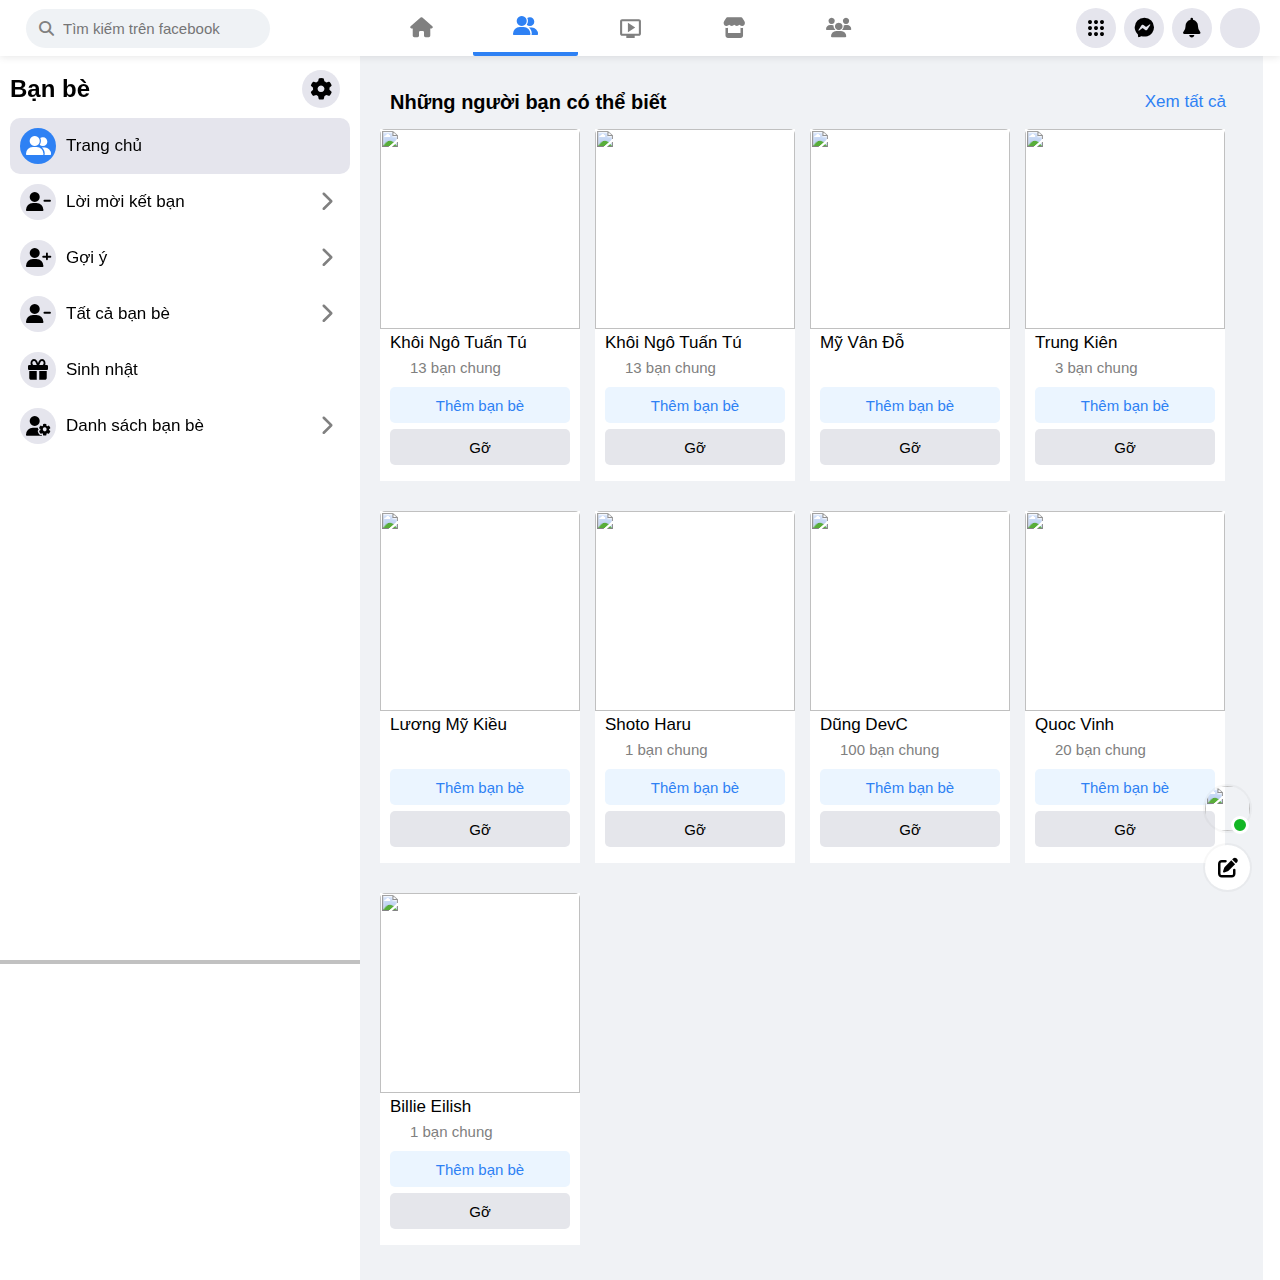
==== friend-page.html @ da33feb2 "Add files via upload" ====
<!DOCTYPE html>
<html lang="en">
<head>
    <meta charset="UTF-8">
    <meta name="viewport" content="width=device-width, initial-scale=1.0">
    <title>Bạn bè | Facebook</title>
    <link rel="shortcut icon" href="/img/2023_Facebook_icon.svg" type="image/x-icon">
    <link rel="stylesheet" href="/css/style-friend-page.css">
    <link rel="stylesheet" href="https://cdnjs.cloudflare.com/ajax/libs/font-awesome/5.14.0/css/all.css"/>
    <link rel="stylesheet" href="https://cdnjs.cloudflare.com/ajax/libs/font-awesome/6.6.0/css/all.min.css">
    
    <link rel="stylesheet" href="https://fonts.googleapis.com/css2?family=Material+Symbols+Outlined:opsz,wght,FILL,GRAD@20..48,100..700,0..1,-50..200" />
</head>
<body>
    <div class="header-wrap">
        <div class="header-left">
            <a href="index.html"><img src="/img/2023_Facebook_icon.svg" alt=""></a>
            <div class="header-search">
                <i class="fa-solid fa-magnifying-glass"></i>
                <input type="text" placeholder="Tìm kiếm trên facebook">
            </div>
        </div>
        <div class="header-mid">
            <a  class="header-mid-option" href="index.html"><i class="fas fa-home"></i><div class="sub-title s-home"><p>Trang chủ</p></div></a>
            <a id="active" class="header-mid-option" href="friend-page.html"><i class="fa-solid fa-user-group"></i><div class="sub-title s-friend"><p>Bạn bè</p></div></a>
            <a class="header-mid-option" href="#"><i id="size22" class="tv-icon material-symbols-outlined">live_tv</i><div class="sub-title s-video"><p>Video</p></div></a>
            <a class="header-mid-option" href="#"><i class="store-icon fa-solid fa-store"></i><div class="sub-title s-market"><p>Marketplace</p></div></a>
            <a class="header-mid-option" href="#"><i class="group-icon fas fa-users"></i><div class="sub-title s-group"><p>Nhóm</p></div></a>
        </div>
        <div class="header-right">
            <a class="icon-backround" href="#"><i class="material-symbols-outlined">apps</i><div class="sub-title"><p>Menu</p></div></a>
            <a class="icon-backround" href="#"><i class="fab fa-facebook-messenger"></i><div class="sub-title"><p>Messenger</p></div></a>
            <!--  -->
            
            <a class="icon-backround" href="#"><i class="fas fa-bell"></i><div class="sub-title"><p>Thông báo</p></div></a>
            <a class="icon-backround" href="#" onclick="openCard()">
                <img class="user-avt" src="/img/avata.jpg" alt="" >
                <div class="sub-title"><p>Tài khoản</p></div>
            </a>
            <!-- <img class="user-avt" src="/img/avata.jpg" alt="" onclick="openCard()"> -->
            
            <!-- DROP MENU -->
                <div class="card-menu-wrap" id="cardWrap">
                    <div class="card-menu">
                        <div class="profile-menu">
                            <div class="profile">
                                <img src="/img/avata.jpg" alt="" class="user-avt">
                            <span>Pham Khoa</span>
                            </div>
                            <hr>
                            <p>Xem trang cá nhân</p>
                        </div>
                        <div class="menu-item">
                            <div class="backround-color"><img src="/img/settings.png" alt=""></div>
                            <span>Cài đặt & quyền riêng tư</span>
                            <img src="/img/next.png" alt="" class="right">
                        </div>
                        <div class="menu-item">
                            <div class="backround-color"><img src="/img/question.png" alt=""></div>
                            <span>Trợ giúp & hỗ trợ</span>
                            <img src="/img/next.png" alt="" class="right">
                        </div>
                        <div class="menu-item">
                            <div class="backround-color"><img src="/img/night.png" alt=""></div>
                            <span>Màn hình & trợ năng</span>
                            <img src="/img/next.png" alt="" class="right">
                        </div>
                        <div class="menu-item">
                            <div class="backround-color"><img src="/img/bubble-chat.png" alt=""></div>
                            <span>Đóng góp ý kiến</span>
                        </div>
                        <div class="menu-item">
                            <div class="backround-color"><img src="/img/log-out.png" alt=""></div>
                            <span>Đăng xuất</span>
                        </div>
                        <div class="footer-infor">
                            <span class="text">Quyền riêng tư</span>
                            <span class="dot"><i class="fa-solid fa-circle"></i></span>
                            <span class="text">Điều khoản</span>
                            <span class="dot"><i class="fa-solid fa-circle"></i></span>
                            <span class="text">Quảng cáo</span>
                            <span class="dot"><i class="fa-solid fa-circle"></i></span>
                            <span class="text">Lựa chọn quảng cáo</span>
                            <span class="dot"><i class="fa-solid fa-circle"></i></span>
                            <span class="text">Cookie</span>
                            <span class="dot"><i class="fa-solid fa-circle"></i></span>
                            <span class="seemore">Xem Thêm</span>
                            <span class="dot"><i class="fa-solid fa-circle"></i></span>
                            <span class="copyright">Meta &copy; 2024</span>
                        </div>
                    </div>
                </div>
        </div>
    </div>
    
    <div class="container">
        <div class="left-sidebar">
            <div class="title">
                <h2>Bạn bè</h2>
                <a href="" class="icon-backround"><i class="fa-solid fa-gear"></i></a>
            </div>
            <div class="list">
                <div id="home" class="menu-content">
                    <div  class="icon-backround"><i class="fa-solid fa-user-group"></i></div>
                    <span>Trang chủ</span>
                </div>
                <a href="" class="menu-content">
                    <div class="icon-backround"><i class="fa-solid fa-user-minus"></i></div>
                    <span>Lời mời kết bạn</span>
                    <i id="right-icon" class="fa-solid fa-chevron-right"></i>
                </a>
                <a href="" class="menu-content">
                    <div class="icon-backround"><i class="fa-solid fa-user-plus"></i></div>
                    <span>Gợi ý</span>
                    <i id="right-icon" class="fa-solid fa-chevron-right"></i>
                </a>
                <a href="" class="menu-content">
                    <div class="icon-backround"><i class="fa-solid fa-user-minus"></i></div>
                    <span>Tất cả bạn bè</span>
                    <i id="right-icon" class="fa-solid fa-chevron-right"></i>
                </a>
                <a href="" class="menu-content">
                    <div class="icon-backround"><i class="fa-solid fa-gift"></i></div>
                    <span>Sinh nhật</span>
                </a>
                <a href="" class="menu-content">
                    <div class="icon-backround"><i class="fa-solid fa-user-gear"></i></div>
                    <span>Danh sách bạn bè</span>
                    <i id="right-icon" class="fa-solid fa-chevron-right"></i>
                </a>
            </div>
        </div>
        <div class="main-content">
            <div class="title">
                <h3>Những người bạn có thể biết</h3>
                <a href="#">Xem tất cả</a>
            </div>

            <div class="people-wrap">

                <div href="#" class="people">
                    <a href="#" class="people-img"><img src="/img/fr3.jpg" alt=""></a>
                    <div class="people-info">
                        <a href="#" class="people-name"><p>Khôi Ngô Tuấn Tú</p></a>
                        <div class="people-friend">
                            <a href="#"><img src="/img/avata.jpg" alt=""></a>
                            <a href="#"><p>13 bạn chung</p></a>
                        </div>
                        <a href="#" class="add-button"><p>Thêm bạn bè</p></a>
                        <a href="#" class="remove-button"><p>Gỡ</p></a>
                    </div>
                </div>
                <div href="#" class="people">
                    <a href="#" class="people-img"><img src="/img/fr3.jpg" alt=""></a>
                    <div class="people-info">
                        <a href="#" class="people-name"><p>Khôi Ngô Tuấn Tú</p></a>
                        <div class="people-friend">
                            <a href="#"><img src="/img/avata.jpg" alt=""></a>
                            <a href="#"><p>13 bạn chung</p></a>
                        </div>
                        <a href="#" class="add-button"><p>Thêm bạn bè</p></a>
                        <a href="#" class="remove-button"><p>Gỡ</p></a>
                    </div>
                </div>

                <div href="#" class="people">
                    <a href="#" class="people-img"><img src="/img/fr9.jpg" alt=""></a>
                    <div class="people-info">
                        <a href="#" class="people-name"><p>Mỹ Vân Đỗ</p></a>
                        <div class="people-friend">
                            <!-- <a href="#"><img src="/img/avata.jpg" alt=""></a>
                            <a href="#"><p>1 bạn chung</p></a> -->
                        </div>
                        <a href="#" class="add-button"><p>Thêm bạn bè</p></a>
                        <a href="#" class="remove-button"><p>Gỡ</p></a>
                    </div>
                </div>
                
                <div href="#" class="people">
                    <a href="#" class="people-img"><img src="/img/fr1.jpg" alt=""></a>
                    <div class="people-info">
                        <a href="#" class="people-name"><p>Trung Kiên</p></a>
                        <div class="people-friend">
                            <a href="#"><img src="/img/avatarluan.jpg" alt=""></a>
                            <a href="#"><p>3 bạn chung</p></a>
                        </div>
                        <a href="#" class="add-button"><p>Thêm bạn bè</p></a>
                        <a href="#" class="remove-button"><p>Gỡ</p></a>
                    </div>
                </div>
                
                <div href="#" class="people">
                    <a href="#" class="people-img"><img src="/img/fr10.jpg" alt=""></a>
                    <div class="people-info">
                        <a href="#" class="people-name"><p>Lương Mỹ Kiều</p></a>
                        <div class="people-friend">
                        
                        </div>
                        <a href="#" class="add-button"><p>Thêm bạn bè</p></a>
                        <a href="#" class="remove-button"><p>Gỡ</p></a>
                    </div>
                </div>
                
                <div href="#" class="people">
                    <a href="#" class="people-img"><img src="/img/fr5.jpg" alt=""></a>
                    <div class="people-info">
                        <a href="#" class="people-name"><p>Shoto Haru</p></a>
                        <div class="people-friend">
                            <a href="#"><img src="/img/avatarkhoi.jpg" alt=""></a>
                            <a href="#"><p>1 bạn chung</p></a>
                        </div>
                        <a href="#" class="add-button"><p>Thêm bạn bè</p></a>
                        <a href="#" class="remove-button"><p>Gỡ</p></a>
                    </div>
                </div>
                
                <div href="#" class="people">
                    <a href="#" class="people-img"><img src="/img/fr6.jpg" alt=""></a>
                    <div class="people-info">
                        <a href="#" class="people-name"><p>Dũng DevC</p></a>
                        <div class="people-friend">
                            <a href="#"><img src="/img/tiendat.jpg" alt=""></a>
                            <a href="#"><p>100 bạn chung</p></a>
                        </div>
                        <a href="#" class="add-button"><p>Thêm bạn bè</p></a>
                        <a href="#" class="remove-button"><p>Gỡ</p></a>
                    </div>
                </div>
                
                <div href="#" class="people">
                    <a href="#" class="people-img"><img src="/img/fr7.jpg" alt=""></a>
                    <div class="people-info">
                        <a href="#" class="people-name"><p>Quoc Vinh</p></a>
                        <div class="people-friend">
                            <a href="#"><img src="/img/khoidai.jpg" alt=""></a>
                            <a href="#"><p>20 bạn chung</p></a>
                        </div>
                        <a href="#" class="add-button"><p>Thêm bạn bè</p></a>
                        <a href="#" class="remove-button"><p>Gỡ</p></a>
                    </div>
                </div>
                
                <div href="#" class="people">
                    <a href="#" class="people-img"><img src="/img/fr8.jpg" alt=""></a>
                    <div class="people-info">
                        <a href="#" class="people-name"><p>Billie Eilish</p></a>
                        <div class="people-friend">
                            <a href="#"><img src="/img/ez.jpg" alt=""></a>
                            <a href="#"><p>1 bạn chung</p></a>
                        </div>
                        <a href="#" class="add-button"><p>Thêm bạn bè</p></a>
                        <a href="#" class="remove-button"><p>Gỡ</p></a>
                    </div>
                </div>
                </div>
            </div>
        </div>

        <div class="chat-bubble-wrap">
            <div class="chat-bubble">
                <a href="#">
                    <div class="write-box">
                        <i class="fa-solid fa-pen-to-square"></i>
                    </div>
                </a>
            </div>
            <div class="chat-bubble">
                <a href="#">
                    <div class="online">
                        <img src="/img/avata.jpg" alt="">
                    </div>
                </a>
            </div>
            
        </div>
    </div>
    <script src="/js/index.js"></script>
</body>
</html>
---- css/style-friend-page.css ----
*{
    margin: 0;
    font-family: 'Segoe UI', Tahoma, Geneva, Verdana, sans-serif;
}
a{
    text-decoration: none;
    color: black;
}


.header-wrap{
    width: 100%;
    height: 56px;
    display: flex;
    justify-content: space-between;
    align-items: center;
    /* padding: 15px 20px; */
    position: fixed;
    top: 0;
    background-color: white;
    z-index: 100;
    box-shadow: 0 1px 8px rgba(0,0,0, 0.1);
}

.header-left{
    width: 320px;
    display: flex;
    align-items: center;
    /* justify-content: space-evenly; */
}

.header-left img {
    width: 40px;
    padding: 11px 10px 7px 16px;
}
.header-search{
    width: 70%;
    display: flex;
    align-items: center;
    background-color: #eff2f5;
    padding: 10px;
    border-radius: 200px;
    font-size: 15px;
}
.header-search input{
    border: none;
    outline: 0;
    background-color: transparent;
    padding-left: 5px;
    font-size: 15px;
}
.header-search i {
    font-size: 15px;
    color: gray;
    margin-left: 3px;
    margin-right: 4px;
}
.header-mid{
    display: flex;
    flex: 1;
    justify-content: center;
    height: 100%;

}
.header-mid-option{
    display: flex;
    align-items: center;
    padding: 12px 40px;
    position: relative;
}
.header-mid-option:hover{
    background-color: #eff2f5;
    border-radius: 10px;
}
.header-mid-option i{
    font-size:20px ;
    color: gray;
}
#size22{
    font-size: 25px;
}
#active{
    border-bottom:4px solid #2e81f4;
    border-bottom-left-radius: 2px;
    border-bottom-right-radius:2px ;
}
#active i{
    color: #2e81f4;
}
.header-right{
    width: 210px;
    display: flex;
    align-items: center;
    justify-content: flex-end;
    margin-right: 20px;
    margin-left: 110px;
}
.avt{
    margin-right: 10px;
}
.user-avt{
    width: 40px;
    border-radius: 50%;
    cursor: pointer;

}
.header-right .icon-backround{
    display: flex;
    align-items: center;
    justify-content: center;
    width: 40px;
    height: 40px;
    border-radius: 50%;
    background-color: #e5e5ed;
    margin-left: 8px;
    position: relative;
}
.header-right .icon-backround{
    font-size: 20px;
}
.header-right .icon-backround:hover{
    background-color: #b9b7b777;
}
/*  SUB-TITLE ***********************************************************************************/
.sub-title{
    position: absolute;
    background-color: rgba(52, 52, 52, 0.85);
    top: 130%;
    font-size: 13px;
    color: white;
    width: max-content;
    box-sizing: border-box;
    padding: 7px;
    border-radius: 10px;
    display: none;
    transition:all 10s ease-in-out;
}
.header-mid-option .sub-title{
    top: 110%;
    right: 15px;
}
.header-mid-option .s-home{
    top: 116%;
}
.s-friend{
    left: 25px;
}
.s-video{
    left: 30px;
}
.header-mid-option .s-market{
    right: 9px;
}
.header-mid-option .s-group{
    right: 28px;
}
.header-right .icon-backround:hover .sub-title, .header-mid-option:hover .sub-title{
    display: flex;
}
#active .sub-title{
    top: 116%;
}
/* DROP MENU *********************************************************************************************************/
.card-menu-wrap{
    position: absolute;
    top: 100%;
    right: 20px;   
    max-height: 0px;
    overflow: hidden;
    transition: max-height 1ms;
    border-radius: 7px;
    box-shadow: 2px 0 5px rgba(0, 0, 0, 0.3);


}
.open-menu{
    max-height: 450px;
}
.card-menu-wrap img{
    padding: 0;
}
.card-menu{
    width: 340px;
    height: 440px;
    background-color: #fff ;
    padding: 7px 5px;
    box-shadow: 0px 0 5px rgba(0, 0, 0, 0.3);


}
.profile-menu{
    margin: 5px;
    padding:5px 5px;
    border-radius: 10px;
    box-shadow: 0px 0px 5px rgba(0, 0, 0, 0.15);
}
.profile-menu .profile span{
    font-size: 17px;
    font-weight: 500;
    margin-left: 10px;
}
.profile-menu p{
    color: #1d79f0;
    font-weight: 500;
    font-size: 15px;
    padding:10px 10px;
}
.profile{
    display: flex;
    align-items: center;
    padding:10px 10px 15px 10px;

}
.profile:hover, .profile-menu p:hover{
    cursor: pointer;
    background-color: #eff2f5;
    border-radius:10px;
}
.menu-item{
    display: flex;
    align-items: center;
    padding: 10px 0;
    cursor: pointer;
}
.menu-item:hover{
    background-color: #eff2f5;
    border-radius: 7px;
}
.menu-item img {
    width: 20px;
}
.menu-item span{
    flex: 1;
}

.menu-item  .backround-color{
    width: 35px;
    height: 35px;
    border-radius: 50%;
    background-color: #e5e5ed;
    display: flex;
    justify-content: center;
    align-items: center;
    margin:0 10px;
}
.menu-item .right{
    position: relative;
    right: 10px;
}
/* Left***************************************************************************** */
.container{
}
.left-sidebar{
    width: 360px;
    height: 100vh;
    position: fixed;
    top: 60px;
    /* background-color: #2e81f4; */
    box-shadow: 0 2px 0 2px rgba(0, 0, 0, 0.244);
}
.title{
    display: flex;
    align-items: center;
    justify-content: space-between;
    padding: 10px;
}
.title .icon-backround{
    width: 38px;
    height: 38px;
    margin-right: 10px;
}
.title .icon-backround i{
    font-size: 22px;
}
.list{
}
.menu-content{
    display: flex;
    /* justify-content: space-between; */
    align-items: center;
    padding: 10px 10px;
    margin:0 10px;
}
.menu-content:hover{
    background-color: #e5e5ed;
    border-radius: 10px;
}
.icon-backround{
    display: flex;
    align-items: center;
    justify-content: center;
    width: 36px;
    height: 36px;
    border-radius: 50%;
    background-color: #e5e5ed;
}
.menu-content .icon-backround img{
    width: 36px;
    border-radius: 50%;
}
.menu-content .icon-backround i{
    font-size: 20px;
}
.menu-content span{
    flex:1;
    margin-left: 10px;
    font-weight: 500;
    font-size: 17px;
}
#home .icon-backround{
    background-color: #2e81f4;
}
#home i{color: white;}
#home{
    background-color: #e5e5ed;
    border-radius: 10px;
}
#right-icon{ 
    font-size: 20px;
    margin-right: 7px;
    color: gray;
}

.main-content {
    position: relative;
    top: 55px;
    left: 360px;
    width: 863px;
    height: 100%;
    background-color: #f0f2f5;
    padding: 20px;
}
.title h3{
    font-size: 20px;
}
.main-content .title a{
    font-size: 17px;
    color: #2e81f4;
    padding: 7px;
}
.main-content .title a:hover{
    background-color: #e5e5ed;
}
.people-wrap{
    width: 100%;
    box-sizing: border-box;
    display: flex;
    /* justify-content: space-around; */
    flex-wrap: wrap;
    gap: 15px;
}
.people{
    width: 200px;
    margin-bottom: 15px;
    background-color: #ffffff;
    
}
.people-img img{
    width: 200px;
    height: 200px;
    border-radius: 5px 5px 0 0;
}
.people-info{
    padding: 10px;
    padding-top: 0;
}
.people-name, .people-friend, .add-button, .remove-button{margin: 6px 0;}
.people-name p{
    font-size: 17px;
    font-weight: 500;
}
.people-name p:hover{
    text-decoration: underline;
}
.people-friend{
    display: flex;
    align-items: center;
    height: 16px;
    margin-bottom: 12px;
}
.people-friend p{
    font-size: 15px;
    color: gray;
    margin-left: 5px;
}
.people-friend img{
    width: 15px;
    height: 15px;
    border-radius: 50%;
    position: relative;
    top: 1px;
}

.add-button,.remove-button{
    display: flex;
    justify-content: center;
    align-items: center;
    height: 36px;
    background-color: #ebf5ff;
    border-radius: 5px;
    /* margin-top: 10px; */
    font-size: 15px;
    color: #2e81f4;
    font-weight: 500;
}
.remove-button{
    background-color: #e5e6eb;
    color: black;
}
.add-button:hover{
    background-color: #dce8f3;
}
.remove-button:hover{
    background-color: #d2d3d7;
}

/* chat bubble *****************************************************************/
.chat-bubble-wrap{
    position: fixed;
    right: 0;
    bottom: 0;
    margin-right: 20px;
    display: flex;
    flex-direction: column-reverse;
}

.write-box {
    /* position: relative; */
    width: 45px;
    height: 45px;
    border-radius: 50%;
    background-color: white;
    margin: 10px;
    display: flex;
    justify-content: center;
    align-items: center;
    box-shadow: 0px 0px 0 2px #7b71710f;
}
.chat-bubble .write-box i{
    font-size:20px;
}
.chat-bubble .online{
    margin: 0 10px;
}
.chat-bubble .online img{
    width: 45px;
    height: 45px;
    border-radius: 50%;
    padding: 0;
    box-shadow: 0px 0px 0 2px #7b71710f;
}
.online {
    position: relative;
}
.chat-bubble .online::after {
    content: "";
    width: 12px;
    height: 12px;
    background-color: rgb(19 182 36);
    position: absolute;
    bottom: 1px;
    right: 1px;
    border-width: 3px;
    border-style: solid;
    border-color: rgb(255, 255, 255);
    border-image: initial;
    border-radius: 50%;
}
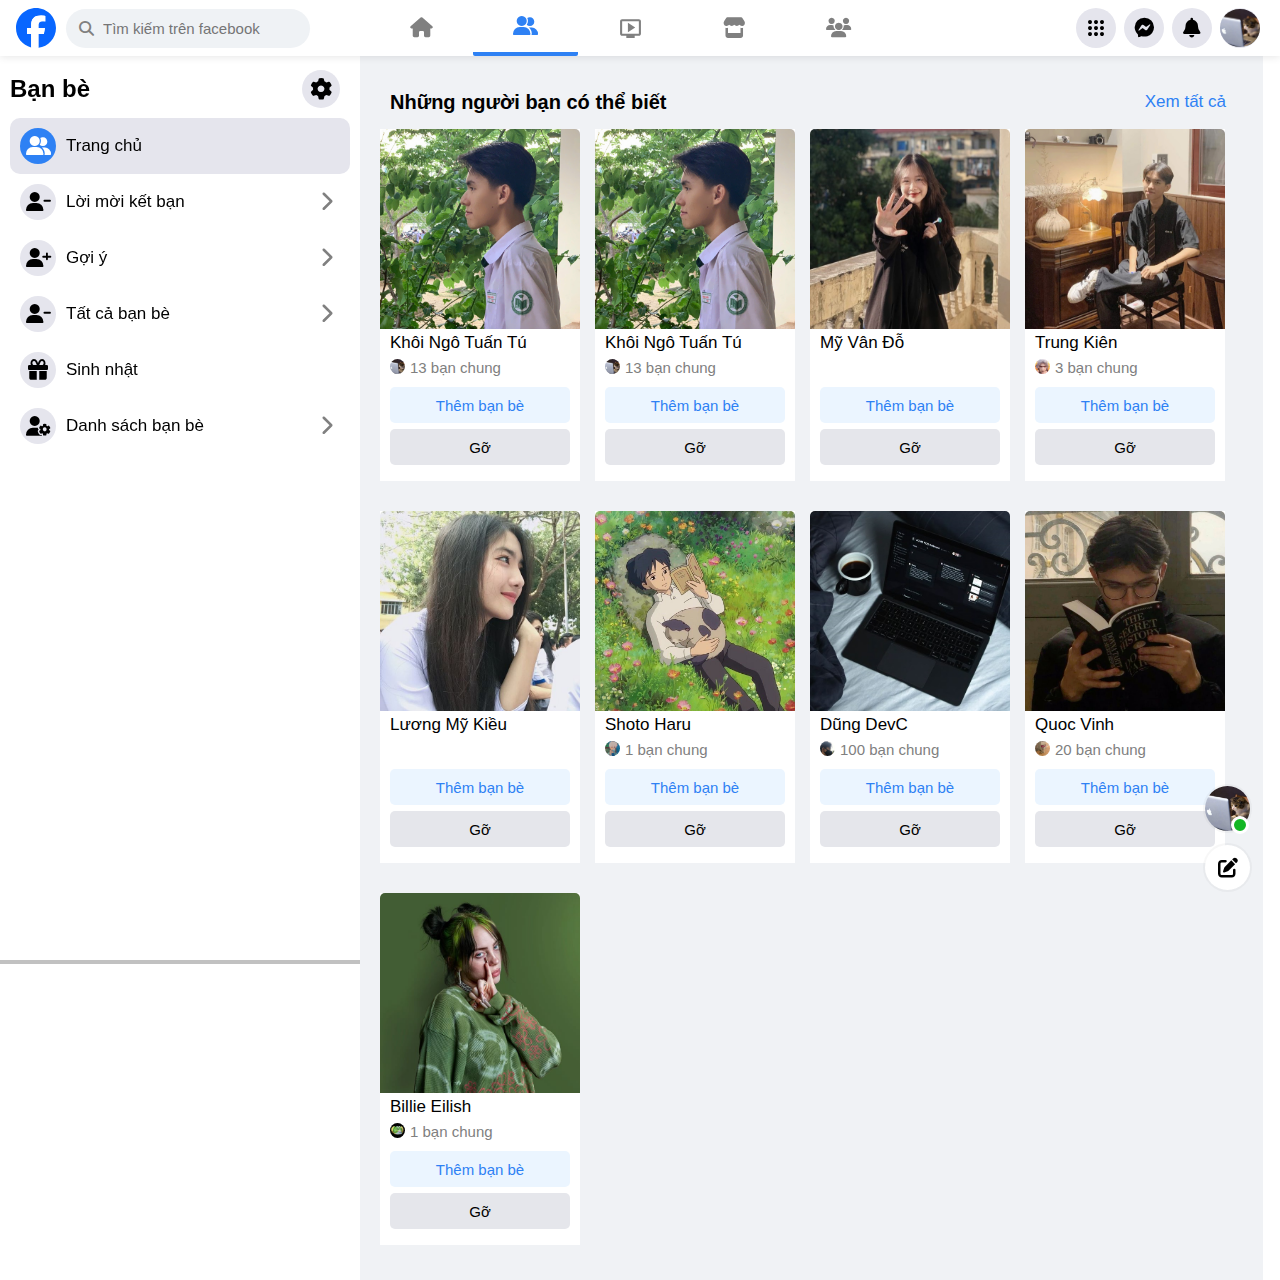
==== commit 32bbefad: "them anh" ====
--- a/friend-page.html
+++ b/friend-page.html
@@ -1,98 +1,135 @@
 <!DOCTYPE html>
 <html lang="en">
+
 <head>
     <meta charset="UTF-8">
     <meta name="viewport" content="width=device-width, initial-scale=1.0">
     <title>Bạn bè | Facebook</title>
-    <link rel="shortcut icon" href="/img/2023_Facebook_icon.svg" type="image/x-icon">
-    <link rel="stylesheet" href="/css/style-friend-page.css">
-    <link rel="stylesheet" href="https://cdnjs.cloudflare.com/ajax/libs/font-awesome/5.14.0/css/all.css"/>
+    <link rel="shortcut icon" href="img/2023_Facebook_icon.svg" type="image/x-icon">
+    <link rel="stylesheet" href="css/style-friend-page.css">
+    <link rel="stylesheet" href="https://cdnjs.cloudflare.com/ajax/libs/font-awesome/5.14.0/css/all.css" />
     <link rel="stylesheet" href="https://cdnjs.cloudflare.com/ajax/libs/font-awesome/6.6.0/css/all.min.css">
-    
-    <link rel="stylesheet" href="https://fonts.googleapis.com/css2?family=Material+Symbols+Outlined:opsz,wght,FILL,GRAD@20..48,100..700,0..1,-50..200" />
+
+    <link rel="stylesheet"
+        href="https://fonts.googleapis.com/css2?family=Material+Symbols+Outlined:opsz,wght,FILL,GRAD@20..48,100..700,0..1,-50..200" />
 </head>
+
 <body>
     <div class="header-wrap">
         <div class="header-left">
-            <a href="index.html"><img src="/img/2023_Facebook_icon.svg" alt=""></a>
+            <a href="index.html"><img src="img/2023_Facebook_icon.svg" alt=""></a>
             <div class="header-search">
                 <i class="fa-solid fa-magnifying-glass"></i>
                 <input type="text" placeholder="Tìm kiếm trên facebook">
             </div>
         </div>
         <div class="header-mid">
-            <a  class="header-mid-option" href="index.html"><i class="fas fa-home"></i><div class="sub-title s-home"><p>Trang chủ</p></div></a>
-            <a id="active" class="header-mid-option" href="friend-page.html"><i class="fa-solid fa-user-group"></i><div class="sub-title s-friend"><p>Bạn bè</p></div></a>
-            <a class="header-mid-option" href="#"><i id="size22" class="tv-icon material-symbols-outlined">live_tv</i><div class="sub-title s-video"><p>Video</p></div></a>
-            <a class="header-mid-option" href="#"><i class="store-icon fa-solid fa-store"></i><div class="sub-title s-market"><p>Marketplace</p></div></a>
-            <a class="header-mid-option" href="#"><i class="group-icon fas fa-users"></i><div class="sub-title s-group"><p>Nhóm</p></div></a>
+            <a class="header-mid-option" href="index.html"><i class="fas fa-home"></i>
+                <div class="sub-title s-home">
+                    <p>Trang chủ</p>
+                </div>
+            </a>
+            <a id="active" class="header-mid-option" href="friend-page.html"><i class="fa-solid fa-user-group"></i>
+                <div class="sub-title s-friend">
+                    <p>Bạn bè</p>
+                </div>
+            </a>
+            <a class="header-mid-option" href="#"><i id="size22" class="tv-icon material-symbols-outlined">live_tv</i>
+                <div class="sub-title s-video">
+                    <p>Video</p>
+                </div>
+            </a>
+            <a class="header-mid-option" href="#"><i class="store-icon fa-solid fa-store"></i>
+                <div class="sub-title s-market">
+                    <p>Marketplace</p>
+                </div>
+            </a>
+            <a class="header-mid-option" href="#"><i class="group-icon fas fa-users"></i>
+                <div class="sub-title s-group">
+                    <p>Nhóm</p>
+                </div>
+            </a>
         </div>
         <div class="header-right">
-            <a class="icon-backround" href="#"><i class="material-symbols-outlined">apps</i><div class="sub-title"><p>Menu</p></div></a>
-            <a class="icon-backround" href="#"><i class="fab fa-facebook-messenger"></i><div class="sub-title"><p>Messenger</p></div></a>
+            <a class="icon-backround" href="#"><i class="material-symbols-outlined">apps</i>
+                <div class="sub-title">
+                    <p>Menu</p>
+                </div>
+            </a>
+            <a class="icon-backround" href="#"><i class="fab fa-facebook-messenger"></i>
+                <div class="sub-title">
+                    <p>Messenger</p>
+                </div>
+            </a>
             <!--  -->
-            
-            <a class="icon-backround" href="#"><i class="fas fa-bell"></i><div class="sub-title"><p>Thông báo</p></div></a>
+
+            <a class="icon-backround" href="#"><i class="fas fa-bell"></i>
+                <div class="sub-title">
+                    <p>Thông báo</p>
+                </div>
+            </a>
             <a class="icon-backround" href="#" onclick="openCard()">
-                <img class="user-avt" src="/img/avata.jpg" alt="" >
-                <div class="sub-title"><p>Tài khoản</p></div>
-            </a>
-            <!-- <img class="user-avt" src="/img/avata.jpg" alt="" onclick="openCard()"> -->
-            
+                <img class="user-avt" src="img/avata.jpg" alt="">
+                <div class="sub-title">
+                    <p>Tài khoản</p>
+                </div>
+            </a>
+            <!-- <img class="user-avt" src="img/avata.jpg" alt="" onclick="openCard()"> -->
+
             <!-- DROP MENU -->
-                <div class="card-menu-wrap" id="cardWrap">
-                    <div class="card-menu">
-                        <div class="profile-menu">
-                            <div class="profile">
-                                <img src="/img/avata.jpg" alt="" class="user-avt">
+            <div class="card-menu-wrap" id="cardWrap">
+                <div class="card-menu">
+                    <div class="profile-menu">
+                        <div class="profile">
+                            <img src="img/avata.jpg" alt="" class="user-avt">
                             <span>Pham Khoa</span>
-                            </div>
-                            <hr>
-                            <p>Xem trang cá nhân</p>
-                        </div>
-                        <div class="menu-item">
-                            <div class="backround-color"><img src="/img/settings.png" alt=""></div>
-                            <span>Cài đặt & quyền riêng tư</span>
-                            <img src="/img/next.png" alt="" class="right">
-                        </div>
-                        <div class="menu-item">
-                            <div class="backround-color"><img src="/img/question.png" alt=""></div>
-                            <span>Trợ giúp & hỗ trợ</span>
-                            <img src="/img/next.png" alt="" class="right">
-                        </div>
-                        <div class="menu-item">
-                            <div class="backround-color"><img src="/img/night.png" alt=""></div>
-                            <span>Màn hình & trợ năng</span>
-                            <img src="/img/next.png" alt="" class="right">
-                        </div>
-                        <div class="menu-item">
-                            <div class="backround-color"><img src="/img/bubble-chat.png" alt=""></div>
-                            <span>Đóng góp ý kiến</span>
-                        </div>
-                        <div class="menu-item">
-                            <div class="backround-color"><img src="/img/log-out.png" alt=""></div>
-                            <span>Đăng xuất</span>
-                        </div>
-                        <div class="footer-infor">
-                            <span class="text">Quyền riêng tư</span>
-                            <span class="dot"><i class="fa-solid fa-circle"></i></span>
-                            <span class="text">Điều khoản</span>
-                            <span class="dot"><i class="fa-solid fa-circle"></i></span>
-                            <span class="text">Quảng cáo</span>
-                            <span class="dot"><i class="fa-solid fa-circle"></i></span>
-                            <span class="text">Lựa chọn quảng cáo</span>
-                            <span class="dot"><i class="fa-solid fa-circle"></i></span>
-                            <span class="text">Cookie</span>
-                            <span class="dot"><i class="fa-solid fa-circle"></i></span>
-                            <span class="seemore">Xem Thêm</span>
-                            <span class="dot"><i class="fa-solid fa-circle"></i></span>
-                            <span class="copyright">Meta &copy; 2024</span>
-                        </div>
-                    </div>
-                </div>
+                        </div>
+                        <hr>
+                        <p>Xem trang cá nhân</p>
+                    </div>
+                    <div class="menu-item">
+                        <div class="backround-color"><img src="img/settings.png" alt=""></div>
+                        <span>Cài đặt & quyền riêng tư</span>
+                        <img src="img/next.png" alt="" class="right">
+                    </div>
+                    <div class="menu-item">
+                        <div class="backround-color"><img src="img/question.png" alt=""></div>
+                        <span>Trợ giúp & hỗ trợ</span>
+                        <img src="img/next.png" alt="" class="right">
+                    </div>
+                    <div class="menu-item">
+                        <div class="backround-color"><img src="img/night.png" alt=""></div>
+                        <span>Màn hình & trợ năng</span>
+                        <img src="img/next.png" alt="" class="right">
+                    </div>
+                    <div class="menu-item">
+                        <div class="backround-color"><img src="img/bubble-chat.png" alt=""></div>
+                        <span>Đóng góp ý kiến</span>
+                    </div>
+                    <div class="menu-item">
+                        <div class="backround-color"><img src="img/log-out.png" alt=""></div>
+                        <span>Đăng xuất</span>
+                    </div>
+                    <div class="footer-infor">
+                        <span class="text">Quyền riêng tư</span>
+                        <span class="dot"><i class="fa-solid fa-circle"></i></span>
+                        <span class="text">Điều khoản</span>
+                        <span class="dot"><i class="fa-solid fa-circle"></i></span>
+                        <span class="text">Quảng cáo</span>
+                        <span class="dot"><i class="fa-solid fa-circle"></i></span>
+                        <span class="text">Lựa chọn quảng cáo</span>
+                        <span class="dot"><i class="fa-solid fa-circle"></i></span>
+                        <span class="text">Cookie</span>
+                        <span class="dot"><i class="fa-solid fa-circle"></i></span>
+                        <span class="seemore">Xem Thêm</span>
+                        <span class="dot"><i class="fa-solid fa-circle"></i></span>
+                        <span class="copyright">Meta &copy; 2024</span>
+                    </div>
+                </div>
+            </div>
         </div>
     </div>
-    
+
     <div class="container">
         <div class="left-sidebar">
             <div class="title">
@@ -101,7 +138,7 @@
             </div>
             <div class="list">
                 <div id="home" class="menu-content">
-                    <div  class="icon-backround"><i class="fa-solid fa-user-group"></i></div>
+                    <div class="icon-backround"><i class="fa-solid fa-user-group"></i></div>
                     <span>Trang chủ</span>
                 </div>
                 <a href="" class="menu-content">
@@ -139,141 +176,210 @@
             <div class="people-wrap">
 
                 <div href="#" class="people">
-                    <a href="#" class="people-img"><img src="/img/fr3.jpg" alt=""></a>
-                    <div class="people-info">
-                        <a href="#" class="people-name"><p>Khôi Ngô Tuấn Tú</p></a>
-                        <div class="people-friend">
-                            <a href="#"><img src="/img/avata.jpg" alt=""></a>
-                            <a href="#"><p>13 bạn chung</p></a>
-                        </div>
-                        <a href="#" class="add-button"><p>Thêm bạn bè</p></a>
-                        <a href="#" class="remove-button"><p>Gỡ</p></a>
-                    </div>
-                </div>
-                <div href="#" class="people">
-                    <a href="#" class="people-img"><img src="/img/fr3.jpg" alt=""></a>
-                    <div class="people-info">
-                        <a href="#" class="people-name"><p>Khôi Ngô Tuấn Tú</p></a>
-                        <div class="people-friend">
-                            <a href="#"><img src="/img/avata.jpg" alt=""></a>
-                            <a href="#"><p>13 bạn chung</p></a>
-                        </div>
-                        <a href="#" class="add-button"><p>Thêm bạn bè</p></a>
-                        <a href="#" class="remove-button"><p>Gỡ</p></a>
-                    </div>
-                </div>
-
-                <div href="#" class="people">
-                    <a href="#" class="people-img"><img src="/img/fr9.jpg" alt=""></a>
-                    <div class="people-info">
-                        <a href="#" class="people-name"><p>Mỹ Vân Đỗ</p></a>
-                        <div class="people-friend">
-                            <!-- <a href="#"><img src="/img/avata.jpg" alt=""></a>
+                    <a href="#" class="people-img"><img src="img/fr3.jpg" alt=""></a>
+                    <div class="people-info">
+                        <a href="#" class="people-name">
+                            <p>Khôi Ngô Tuấn Tú</p>
+                        </a>
+                        <div class="people-friend">
+                            <a href="#"><img src="img/avata.jpg" alt=""></a>
+                            <a href="#">
+                                <p>13 bạn chung</p>
+                            </a>
+                        </div>
+                        <a href="#" class="add-button">
+                            <p>Thêm bạn bè</p>
+                        </a>
+                        <a href="#" class="remove-button">
+                            <p>Gỡ</p>
+                        </a>
+                    </div>
+                </div>
+                <div href="#" class="people">
+                    <a href="#" class="people-img"><img src="img/fr3.jpg" alt=""></a>
+                    <div class="people-info">
+                        <a href="#" class="people-name">
+                            <p>Khôi Ngô Tuấn Tú</p>
+                        </a>
+                        <div class="people-friend">
+                            <a href="#"><img src="img/avata.jpg" alt=""></a>
+                            <a href="#">
+                                <p>13 bạn chung</p>
+                            </a>
+                        </div>
+                        <a href="#" class="add-button">
+                            <p>Thêm bạn bè</p>
+                        </a>
+                        <a href="#" class="remove-button">
+                            <p>Gỡ</p>
+                        </a>
+                    </div>
+                </div>
+
+                <div href="#" class="people">
+                    <a href="#" class="people-img"><img src="img/fr9.jpg" alt=""></a>
+                    <div class="people-info">
+                        <a href="#" class="people-name">
+                            <p>Mỹ Vân Đỗ</p>
+                        </a>
+                        <div class="people-friend">
+                            <!-- <a href="#"><img src="img/avata.jpg" alt=""></a>
                             <a href="#"><p>1 bạn chung</p></a> -->
                         </div>
-                        <a href="#" class="add-button"><p>Thêm bạn bè</p></a>
-                        <a href="#" class="remove-button"><p>Gỡ</p></a>
-                    </div>
-                </div>
-                
-                <div href="#" class="people">
-                    <a href="#" class="people-img"><img src="/img/fr1.jpg" alt=""></a>
-                    <div class="people-info">
-                        <a href="#" class="people-name"><p>Trung Kiên</p></a>
-                        <div class="people-friend">
-                            <a href="#"><img src="/img/avatarluan.jpg" alt=""></a>
-                            <a href="#"><p>3 bạn chung</p></a>
-                        </div>
-                        <a href="#" class="add-button"><p>Thêm bạn bè</p></a>
-                        <a href="#" class="remove-button"><p>Gỡ</p></a>
-                    </div>
-                </div>
-                
-                <div href="#" class="people">
-                    <a href="#" class="people-img"><img src="/img/fr10.jpg" alt=""></a>
-                    <div class="people-info">
-                        <a href="#" class="people-name"><p>Lương Mỹ Kiều</p></a>
-                        <div class="people-friend">
-                        
-                        </div>
-                        <a href="#" class="add-button"><p>Thêm bạn bè</p></a>
-                        <a href="#" class="remove-button"><p>Gỡ</p></a>
-                    </div>
-                </div>
-                
-                <div href="#" class="people">
-                    <a href="#" class="people-img"><img src="/img/fr5.jpg" alt=""></a>
-                    <div class="people-info">
-                        <a href="#" class="people-name"><p>Shoto Haru</p></a>
-                        <div class="people-friend">
-                            <a href="#"><img src="/img/avatarkhoi.jpg" alt=""></a>
-                            <a href="#"><p>1 bạn chung</p></a>
-                        </div>
-                        <a href="#" class="add-button"><p>Thêm bạn bè</p></a>
-                        <a href="#" class="remove-button"><p>Gỡ</p></a>
-                    </div>
-                </div>
-                
-                <div href="#" class="people">
-                    <a href="#" class="people-img"><img src="/img/fr6.jpg" alt=""></a>
-                    <div class="people-info">
-                        <a href="#" class="people-name"><p>Dũng DevC</p></a>
-                        <div class="people-friend">
-                            <a href="#"><img src="/img/tiendat.jpg" alt=""></a>
-                            <a href="#"><p>100 bạn chung</p></a>
-                        </div>
-                        <a href="#" class="add-button"><p>Thêm bạn bè</p></a>
-                        <a href="#" class="remove-button"><p>Gỡ</p></a>
-                    </div>
-                </div>
-                
-                <div href="#" class="people">
-                    <a href="#" class="people-img"><img src="/img/fr7.jpg" alt=""></a>
-                    <div class="people-info">
-                        <a href="#" class="people-name"><p>Quoc Vinh</p></a>
-                        <div class="people-friend">
-                            <a href="#"><img src="/img/khoidai.jpg" alt=""></a>
-                            <a href="#"><p>20 bạn chung</p></a>
-                        </div>
-                        <a href="#" class="add-button"><p>Thêm bạn bè</p></a>
-                        <a href="#" class="remove-button"><p>Gỡ</p></a>
-                    </div>
-                </div>
-                
-                <div href="#" class="people">
-                    <a href="#" class="people-img"><img src="/img/fr8.jpg" alt=""></a>
-                    <div class="people-info">
-                        <a href="#" class="people-name"><p>Billie Eilish</p></a>
-                        <div class="people-friend">
-                            <a href="#"><img src="/img/ez.jpg" alt=""></a>
-                            <a href="#"><p>1 bạn chung</p></a>
-                        </div>
-                        <a href="#" class="add-button"><p>Thêm bạn bè</p></a>
-                        <a href="#" class="remove-button"><p>Gỡ</p></a>
-                    </div>
-                </div>
-                </div>
-            </div>
-        </div>
-
-        <div class="chat-bubble-wrap">
-            <div class="chat-bubble">
-                <a href="#">
-                    <div class="write-box">
-                        <i class="fa-solid fa-pen-to-square"></i>
-                    </div>
-                </a>
-            </div>
-            <div class="chat-bubble">
-                <a href="#">
-                    <div class="online">
-                        <img src="/img/avata.jpg" alt="">
-                    </div>
-                </a>
-            </div>
-            
-        </div>
+                        <a href="#" class="add-button">
+                            <p>Thêm bạn bè</p>
+                        </a>
+                        <a href="#" class="remove-button">
+                            <p>Gỡ</p>
+                        </a>
+                    </div>
+                </div>
+
+                <div href="#" class="people">
+                    <a href="#" class="people-img"><img src="img/fr1.jpg" alt=""></a>
+                    <div class="people-info">
+                        <a href="#" class="people-name">
+                            <p>Trung Kiên</p>
+                        </a>
+                        <div class="people-friend">
+                            <a href="#"><img src="img/avatarluan.jpg" alt=""></a>
+                            <a href="#">
+                                <p>3 bạn chung</p>
+                            </a>
+                        </div>
+                        <a href="#" class="add-button">
+                            <p>Thêm bạn bè</p>
+                        </a>
+                        <a href="#" class="remove-button">
+                            <p>Gỡ</p>
+                        </a>
+                    </div>
+                </div>
+
+                <div href="#" class="people">
+                    <a href="#" class="people-img"><img src="img/fr10.jpg" alt=""></a>
+                    <div class="people-info">
+                        <a href="#" class="people-name">
+                            <p>Lương Mỹ Kiều</p>
+                        </a>
+                        <div class="people-friend">
+
+                        </div>
+                        <a href="#" class="add-button">
+                            <p>Thêm bạn bè</p>
+                        </a>
+                        <a href="#" class="remove-button">
+                            <p>Gỡ</p>
+                        </a>
+                    </div>
+                </div>
+
+                <div href="#" class="people">
+                    <a href="#" class="people-img"><img src="img/fr5.jpg" alt=""></a>
+                    <div class="people-info">
+                        <a href="#" class="people-name">
+                            <p>Shoto Haru</p>
+                        </a>
+                        <div class="people-friend">
+                            <a href="#"><img src="img/avatarkhoi.jpg" alt=""></a>
+                            <a href="#">
+                                <p>1 bạn chung</p>
+                            </a>
+                        </div>
+                        <a href="#" class="add-button">
+                            <p>Thêm bạn bè</p>
+                        </a>
+                        <a href="#" class="remove-button">
+                            <p>Gỡ</p>
+                        </a>
+                    </div>
+                </div>
+
+                <div href="#" class="people">
+                    <a href="#" class="people-img"><img src="img/fr6.jpg" alt=""></a>
+                    <div class="people-info">
+                        <a href="#" class="people-name">
+                            <p>Dũng DevC</p>
+                        </a>
+                        <div class="people-friend">
+                            <a href="#"><img src="img/tiendat.jpg" alt=""></a>
+                            <a href="#">
+                                <p>100 bạn chung</p>
+                            </a>
+                        </div>
+                        <a href="#" class="add-button">
+                            <p>Thêm bạn bè</p>
+                        </a>
+                        <a href="#" class="remove-button">
+                            <p>Gỡ</p>
+                        </a>
+                    </div>
+                </div>
+
+                <div href="#" class="people">
+                    <a href="#" class="people-img"><img src="img/fr7.jpg" alt=""></a>
+                    <div class="people-info">
+                        <a href="#" class="people-name">
+                            <p>Quoc Vinh</p>
+                        </a>
+                        <div class="people-friend">
+                            <a href="#"><img src="img/khoidai.jpg" alt=""></a>
+                            <a href="#">
+                                <p>20 bạn chung</p>
+                            </a>
+                        </div>
+                        <a href="#" class="add-button">
+                            <p>Thêm bạn bè</p>
+                        </a>
+                        <a href="#" class="remove-button">
+                            <p>Gỡ</p>
+                        </a>
+                    </div>
+                </div>
+
+                <div href="#" class="people">
+                    <a href="#" class="people-img"><img src="img/fr8.jpg" alt=""></a>
+                    <div class="people-info">
+                        <a href="#" class="people-name">
+                            <p>Billie Eilish</p>
+                        </a>
+                        <div class="people-friend">
+                            <a href="#"><img src="img/ez.jpg" alt=""></a>
+                            <a href="#">
+                                <p>1 bạn chung</p>
+                            </a>
+                        </div>
+                        <a href="#" class="add-button">
+                            <p>Thêm bạn bè</p>
+                        </a>
+                        <a href="#" class="remove-button">
+                            <p>Gỡ</p>
+                        </a>
+                    </div>
+                </div>
+            </div>
+        </div>
+    </div>
+
+    <div class="chat-bubble-wrap">
+        <div class="chat-bubble">
+            <a href="#">
+                <div class="write-box">
+                    <i class="fa-solid fa-pen-to-square"></i>
+                </div>
+            </a>
+        </div>
+        <div class="chat-bubble">
+            <a href="#">
+                <div class="online">
+                    <img src="img/avata.jpg" alt="">
+                </div>
+            </a>
+        </div>
+
+    </div>
     </div>
     <script src="/js/index.js"></script>
 </body>
+
 </html>